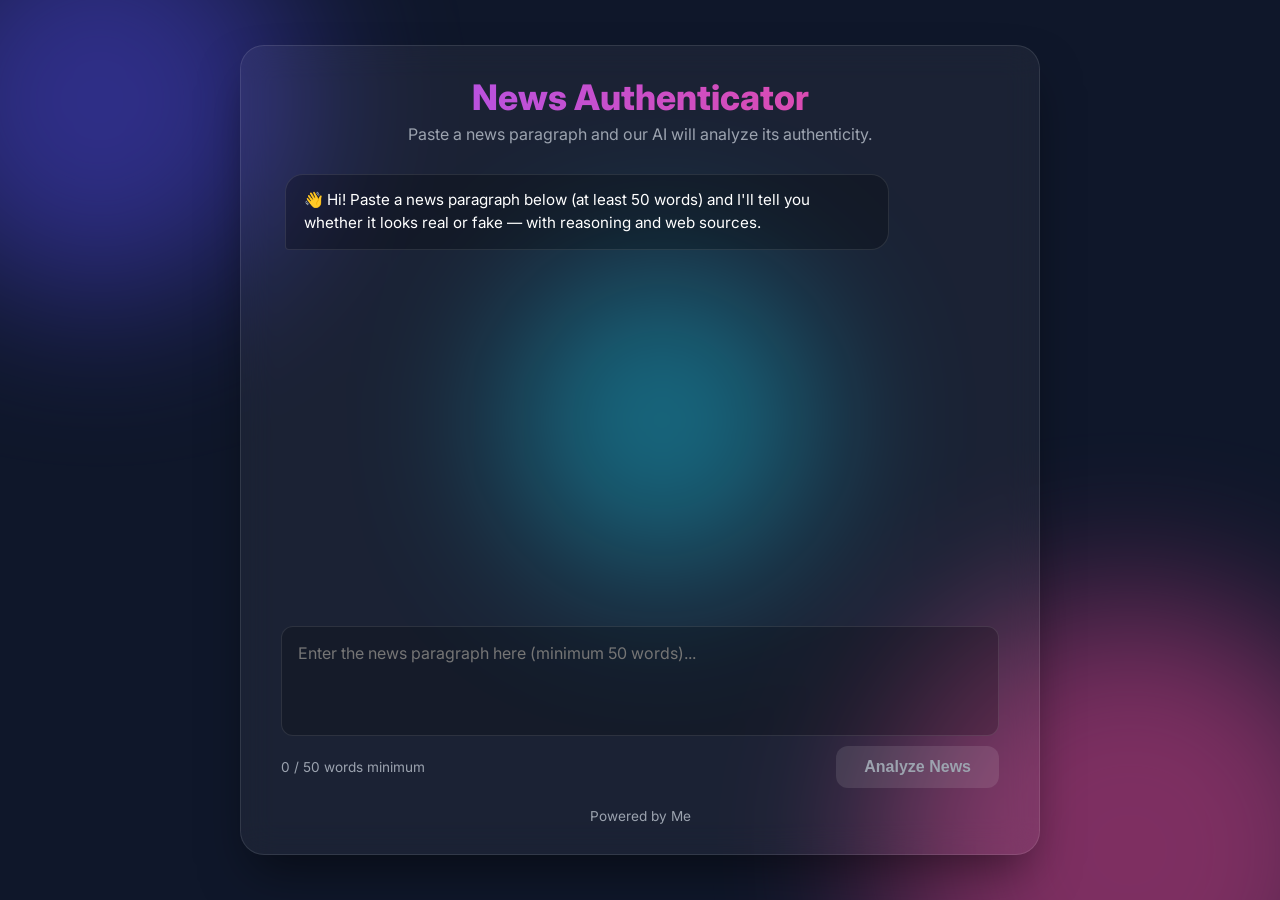
==== frontend/index.html @ f4f383fd "AI API has been added" ====
<!DOCTYPE html>
<html lang="en">
<head>
    <meta charset="UTF-8">
    <meta name="viewport" content="width=device-width, initial-scale=1.0">
    <title>AI News Authenticator</title>
    <link rel="stylesheet" href="style.css">
    <link href="https://fonts.googleapis.com/css2?family=Inter:wght@300;400;600;800&display=swap" rel="stylesheet">
</head>
<body>
    <div class="background-shapes">
        <div class="shape shape-1"></div>
        <div class="shape shape-2"></div>
        <div class="shape shape-3"></div>
    </div>

    <div class="container">
        <header>
            <h1>News Authenticator</h1>
            <p>Paste a news paragraph and our AI will analyze its authenticity.</p>
        </header>

        <main>
            <div id="chatWindow" class="chat-window">
                <div class="message bot-message">
                    <div class="bubble">
                        👋 Hi! Paste a news paragraph below (at least 50 words) and I'll tell you whether it looks real or fake — with reasoning and web sources.
                    </div>
                </div>
            </div>

            <div class="input-section">
                <textarea id="newsInput" placeholder="Enter the news paragraph here (minimum 50 words)..."></textarea>
                <div class="input-bar">
                    <span id="wordCounter" class="word-counter">0 / 50 words minimum</span>
                    <button id="analyzeBtn" disabled>Analyze News</button>
                </div>
            </div>
        </main>

        <footer>
            <p>Powered by Me</p>
        </footer>
    </div>

    <script src="app.js"></script>
</body>
</html>
---- frontend/style.css ----
:root {
    --primary-color: #6366f1;
    --primary-hover: #4f46e5;
    --success-color: #10b981;
    --danger-color: #ef4444;
    --text-main: #ffffff;
    --text-muted: #9ca3af;
    --bg-dark: #0f172a;
    --glass-bg: rgba(255, 255, 255, 0.05);
    --glass-border: rgba(255, 255, 255, 0.1);
}

* {
    box-sizing: border-box;
    margin: 0;
    padding: 0;
}

body {
    font-family: 'Inter', sans-serif;
    background-color: var(--bg-dark);
    color: var(--text-main);
    min-height: 100vh;
    display: flex;
    justify-content: center;
    align-items: center;
    overflow: hidden;
    position: relative;
}

/* Background animated shapes */
.background-shapes {
    position: absolute;
    width: 100%;
    height: 100%;
    top: 0;
    left: 0;
    z-index: -1;
    overflow: hidden;
}

.shape {
    position: absolute;
    border-radius: 50%;
    filter: blur(80px);
    opacity: 0.5;
    animation: float 20s infinite alternate ease-in-out;
}

.shape-1 { width: 400px; height: 400px; background: #4f46e5; top: -100px; left: -100px; animation-delay: 0s; }
.shape-2 { width: 500px; height: 500px; background: #ec4899; bottom: -200px; right: -100px; animation-delay: -5s; }
.shape-3 { width: 300px; height: 300px; background: #06b6d4; top: 30%; left: 40%; animation-delay: -10s; }

@keyframes float {
    0% { transform: translate(0, 0) scale(1); }
    100% { transform: translate(100px, 50px) scale(1.2); }
}

/* Glassmorphism Container */
.container {
    background: var(--glass-bg);
    backdrop-filter: blur(16px);
    -webkit-backdrop-filter: blur(16px);
    border: 1px solid var(--glass-border);
    border-radius: 24px;
    padding: 30px 40px;
    width: 90%;
    max-width: 800px;
    height: 90vh;
    box-shadow: 0 25px 50px -12px rgba(0, 0, 0, 0.5);
    z-index: 1;
    display: flex;
    flex-direction: column;
    gap: 20px;
}

header {
    text-align: center;
    flex-shrink: 0;
}

header h1 {
    font-size: 2.2rem;
    font-weight: 800;
    margin-bottom: 6px;
    background: linear-gradient(to right, #a855f7, #ec4899);
    -webkit-background-clip: text;
    -webkit-text-fill-color: transparent;
}

header p {
    color: var(--text-muted);
    font-size: 1rem;
}

main {
    flex: 1;
    display: flex;
    flex-direction: column;
    gap: 16px;
    min-height: 0; /* allows the chat window to scroll inside flex */
}

/* Chat window */
.chat-window {
    flex: 1;
    overflow-y: auto;
    display: flex;
    flex-direction: column;
    gap: 16px;
    padding: 10px 4px;
}

.chat-window::-webkit-scrollbar { width: 6px; }
.chat-window::-webkit-scrollbar-thumb { background: rgba(255, 255, 255, 0.15); border-radius: 3px; }

.message {
    display: flex;
    animation: fadeIn 0.4s ease forwards;
}

.user-message { justify-content: flex-end; }
.bot-message { justify-content: flex-start; }

.bubble {
    max-width: 85%;
    padding: 14px 18px;
    border-radius: 18px;
    font-size: 0.95rem;
    line-height: 1.5;
    word-wrap: break-word;
}

.user-message .bubble {
    background: var(--primary-color);
    color: #fff;
    border-bottom-right-radius: 4px;
}

.bot-message .bubble {
    background: rgba(0, 0, 0, 0.25);
    border: 1px solid var(--glass-border);
    border-bottom-left-radius: 4px;
    text-align: left;
}

@keyframes fadeIn {
    from { opacity: 0; transform: translateY(10px); }
    to { opacity: 1; transform: translateY(0); }
}

/* Typing indicator */
.typing { display: flex; gap: 5px; padding: 4px 0; }
.typing span {
    width: 8px;
    height: 8px;
    border-radius: 50%;
    background: var(--text-muted);
    animation: blink 1.4s infinite both;
}
.typing span:nth-child(2) { animation-delay: 0.2s; }
.typing span:nth-child(3) { animation-delay: 0.4s; }

@keyframes blink {
    0%, 80%, 100% { opacity: 0.2; }
    40% { opacity: 1; }
}

/* Input section */
.input-section {
    display: flex;
    flex-direction: column;
    gap: 10px;
    flex-shrink: 0;
}

textarea {
    width: 100%;
    height: 110px;
    background: rgba(0, 0, 0, 0.2);
    border: 1px solid var(--glass-border);
    border-radius: 12px;
    padding: 16px;
    color: var(--text-main);
    font-family: inherit;
    font-size: 1rem;
    resize: none;
    transition: all 0.3s ease;
    outline: none;
}

textarea:focus {
    border-color: var(--primary-color);
    box-shadow: 0 0 0 2px rgba(99, 102, 241, 0.2);
    background: rgba(0, 0, 0, 0.4);
}

.input-bar {
    display: flex;
    justify-content: space-between;
    align-items: center;
}

.word-counter {
    font-size: 0.85rem;
    color: var(--text-muted);
    transition: color 0.2s ease;
}

.word-counter.ok { color: var(--success-color); }

button {
    background: var(--primary-color);
    color: white;
    border: none;
    border-radius: 12px;
    padding: 12px 28px;
    font-size: 1rem;
    font-weight: 600;
    cursor: pointer;
    transition: all 0.3s ease;
}

button:hover:not(:disabled) {
    background: var(--primary-hover);
    transform: translateY(-2px);
    box-shadow: 0 10px 20px -10px var(--primary-color);
}

button:active:not(:disabled) { transform: translateY(0); }

button:disabled {
    background: rgba(255, 255, 255, 0.1);
    color: var(--text-muted);
    cursor: not-allowed;
}

footer {
    text-align: center;
    font-size: 0.85rem;
    color: var(--text-muted);
    flex-shrink: 0;
}

/* Result elements (inside bot bubbles) */
.ml-line {
    font-size: 0.9rem;
    margin: 10px 0 12px;
}

.web-verification {
    margin-top: 14px;
    padding: 12px;
    background: rgba(0, 0, 0, 0.2);
    border-radius: 12px;
    border: 1px solid var(--glass-border);
}

.web-verification h3 {
    font-size: 1rem;
    margin-bottom: 8px;
}

.source-list {
    list-style-type: none;
    padding-left: 0;
    display: flex;
    flex-direction: column;
    gap: 8px;
    margin-top: 8px;
}

.source-list li a {
    background: var(--glass-bg);
    padding: 8px 12px;
    border-radius: 8px;
    display: flex;
    justify-content: space-between;
    align-items: center;
    gap: 10px;
    color: #818cf8;
    text-decoration: none;
    transition: background 0.2s ease;
}

.source-list li a:hover { background: rgba(255, 255, 255, 0.1); }

.search-keywords {
    font-size: 0.8rem;
    color: var(--text-muted);
    font-style: italic;
}

.source-badges { display: flex; gap: 8px; align-items: center; flex-shrink: 0; }

.badge {
    font-size: 0.72rem;
    padding: 3px 8px;
    border-radius: 12px;
    font-weight: 600;
    white-space: nowrap;
}

.similarity-badge { background-color: rgba(99, 102, 241, 0.2); color: #818cf8; }
.trusted-badge { background-color: rgba(16, 185, 129, 0.2); color: #34d399; }

/* Verdict badge */
.verdict-badge {
    display: inline-block;
    font-size: 0.95rem;
    font-weight: 700;
    padding: 5px 14px;
    border-radius: 20px;
}

.verdict-badge.real { background: rgba(16, 185, 129, 0.2); color: #34d399; }
.verdict-badge.fake { background: rgba(239, 68, 68, 0.2); color: #f87171; }
.verdict-badge.uncertain { background: rgba(245, 158, 11, 0.2); color: #fbbf24; }

.verdict-detail {
    font-size: 0.85rem;
    color: var(--text-muted);
    margin-top: 4px;
}

/* Confidence bar */
.confidence-bar-wrap {
    display: flex;
    align-items: center;
    gap: 10px;
    margin: 12px 0;
}

.confidence-label { font-size: 0.8rem; color: var(--text-muted); white-space: nowrap; }

.confidence-bar {
    flex: 1;
    height: 6px;
    background: rgba(255, 255, 255, 0.1);
    border-radius: 3px;
    overflow: hidden;
}

.confidence-fill {
    height: 100%;
    border-radius: 3px;
    background: linear-gradient(to right, #6366f1, #a855f7);
    transition: width 0.8s ease;
    width: 0%;
}

.confidence-val { font-size: 0.8rem; font-weight: 600; color: #a5b4fc; white-space: nowrap; min-width: 38px; }

/* Gemini Analysis Card */
.gemini-card {
    margin-top: 14px;
    padding: 14px;
    background: rgba(66, 133, 244, 0.08);
    border-radius: 12px;
    border: 1px solid rgba(66, 133, 244, 0.25);
}

.gemini-card h3 {
    font-size: 0.95rem;
    font-weight: 600;
    margin-bottom: 8px;
    color: #8ab4f8;
}

.gemini-text {
    font-size: 0.9rem;
    color: var(--text-muted);
    line-height: 1.6;
    white-space: pre-wrap;
}

.error-text {
    color: #f87171;
    font-size: 0.9rem;
}
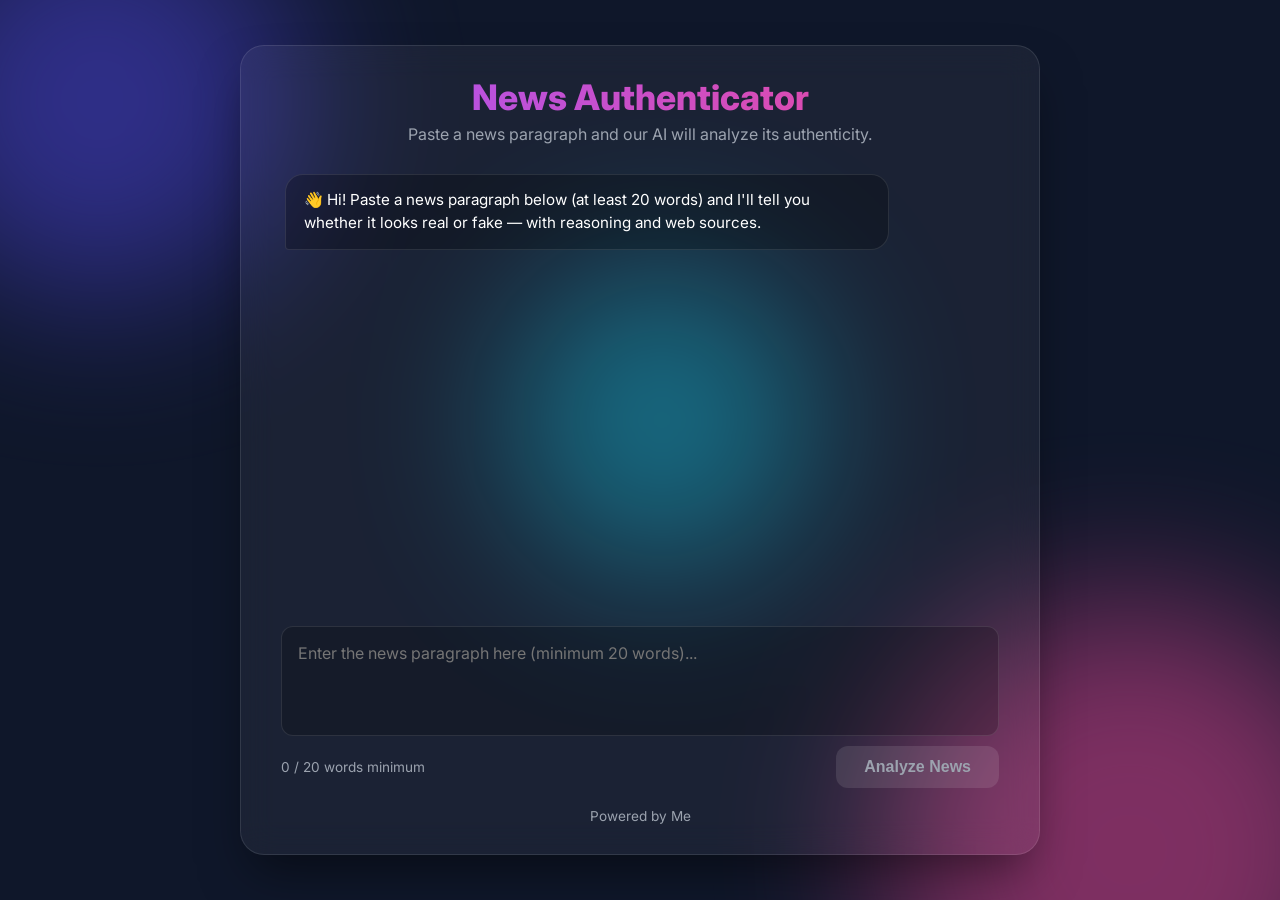
==== commit ff697921: "Resposive LLM result has been added" ====
--- a/frontend/index.html
+++ b/frontend/index.html
@@ -24,15 +24,15 @@
             <div id="chatWindow" class="chat-window">
                 <div class="message bot-message">
                     <div class="bubble">
-                        👋 Hi! Paste a news paragraph below (at least 50 words) and I'll tell you whether it looks real or fake — with reasoning and web sources.
+                        👋 Hi! Paste a news paragraph below (at least 20 words) and I'll tell you whether it looks real or fake — with reasoning and web sources.
                     </div>
                 </div>
             </div>
 
             <div class="input-section">
-                <textarea id="newsInput" placeholder="Enter the news paragraph here (minimum 50 words)..."></textarea>
+                <textarea id="newsInput" placeholder="Enter the news paragraph here (minimum 20 words)..."></textarea>
                 <div class="input-bar">
-                    <span id="wordCounter" class="word-counter">0 / 50 words minimum</span>
+                    <span id="wordCounter" class="word-counter">0 / 20 words minimum</span>
                     <button id="analyzeBtn" disabled>Analyze News</button>
                 </div>
             </div>
--- a/frontend/style.css
+++ b/frontend/style.css
@@ -374,6 +374,48 @@
     white-space: pre-wrap;
 }
 
+.gemini-summary {
+    font-size: 0.95rem;
+    font-weight: 600;
+    color: var(--text-main);
+    line-height: 1.5;
+    margin-bottom: 10px;
+}
+
+.gemini-points {
+    margin: 0 0 10px 0;
+    padding-left: 0;
+    list-style: none;
+}
+
+.gemini-points li {
+    position: relative;
+    font-size: 0.9rem;
+    color: var(--text-muted);
+    line-height: 1.55;
+    margin-bottom: 6px;
+    padding-left: 16px;
+}
+
+.gemini-points li::before {
+    content: "•";
+    position: absolute;
+    left: 0;
+    color: #8ab4f8;
+    font-weight: 700;
+}
+
+.gemini-recommendation {
+    margin-top: 10px;
+    padding: 8px 10px;
+    font-size: 0.9rem;
+    line-height: 1.5;
+    color: var(--text-main);
+    background: rgba(66, 133, 244, 0.12);
+    border-left: 3px solid #8ab4f8;
+    border-radius: 6px;
+}
+
 .error-text {
     color: #f87171;
     font-size: 0.9rem;
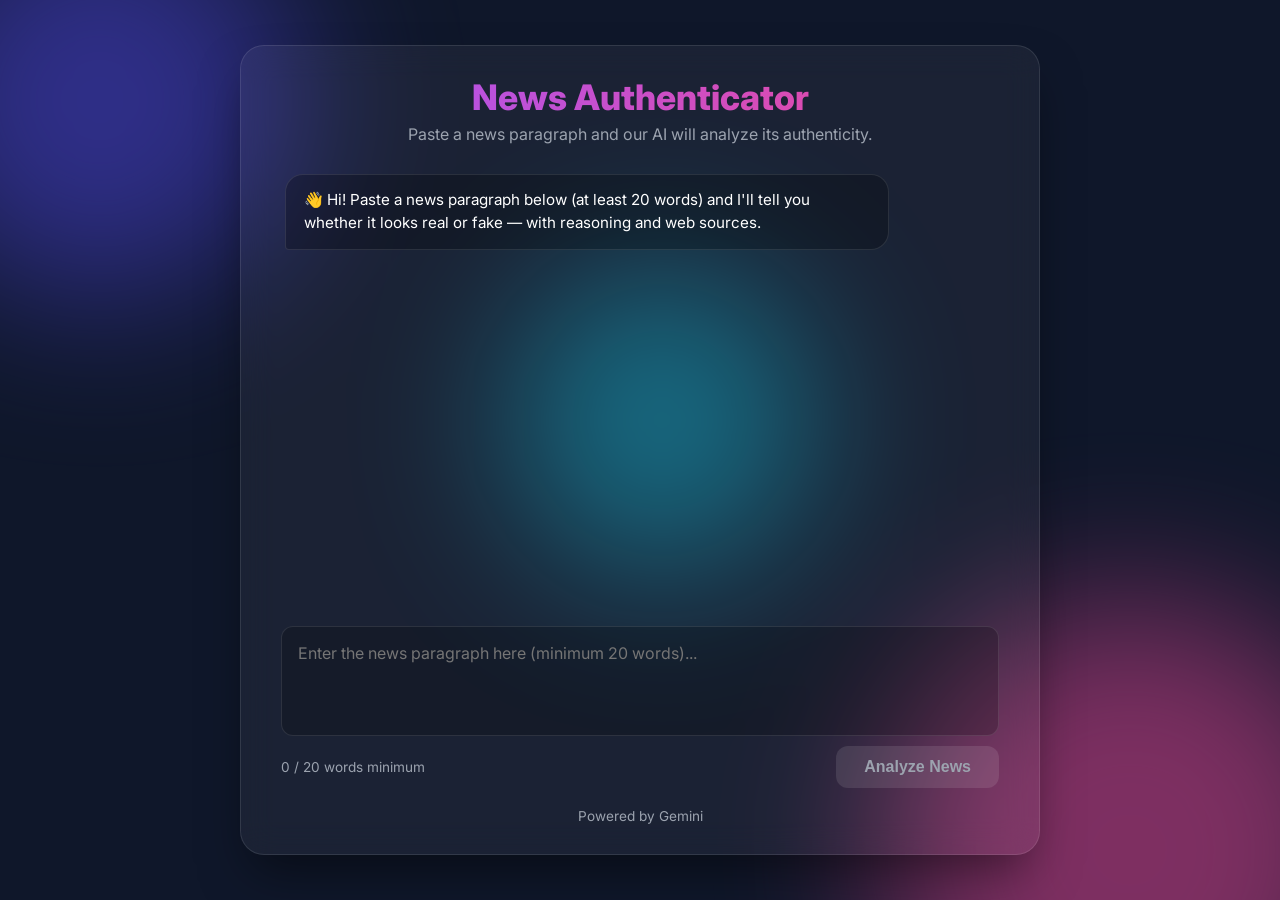
==== commit 38d64731: "Title changed and AI client prompt has been improved" ====
--- a/frontend/index.html
+++ b/frontend/index.html
@@ -3,7 +3,7 @@
 <head>
     <meta charset="UTF-8">
     <meta name="viewport" content="width=device-width, initial-scale=1.0">
-    <title>AI News Authenticator</title>
+    <title>ExAsparagas</title>
     <link rel="stylesheet" href="style.css">
     <link href="https://fonts.googleapis.com/css2?family=Inter:wght@300;400;600;800&display=swap" rel="stylesheet">
 </head>
@@ -39,7 +39,7 @@
         </main>
 
         <footer>
-            <p>Powered by Me</p>
+            <p>Powered by Gemini</p>
         </footer>
     </div>
 
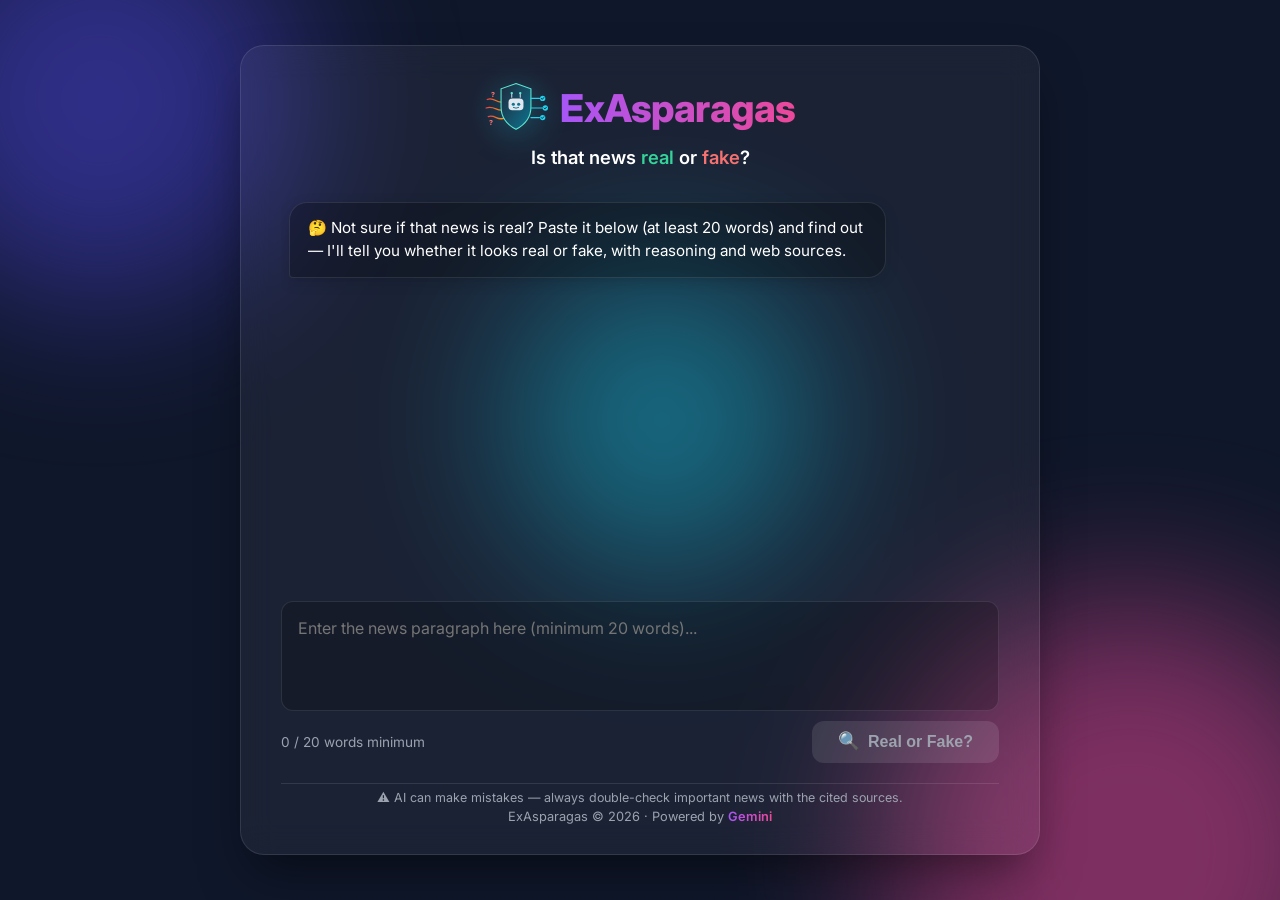
==== commit 8d5aea4e: "Frontend-İmprovments-and-Changes" ====
--- a/frontend/index.html
+++ b/frontend/index.html
@@ -3,7 +3,8 @@
 <head>
     <meta charset="UTF-8">
     <meta name="viewport" content="width=device-width, initial-scale=1.0">
-    <title>ExAsparagas</title>
+    <title>ExAsparagas — Real or Fake News?</title>
+    <link rel="icon" type="image/svg+xml" href="favicon.svg">
     <link rel="stylesheet" href="style.css">
     <link href="https://fonts.googleapis.com/css2?family=Inter:wght@300;400;600;800&display=swap" rel="stylesheet">
 </head>
@@ -16,15 +17,69 @@
 
     <div class="container">
         <header>
-            <h1>News Authenticator</h1>
-            <p>Paste a news paragraph and our AI will analyze its authenticity.</p>
+            <div class="brand">
+                <svg class="brand-mark" viewBox="0 0 120 120" role="img" aria-label="ExAsparagas logo" xmlns="http://www.w3.org/2000/svg">
+                    <defs>
+                        <linearGradient id="shieldGrad" x1="0" y1="0" x2="1" y2="1">
+                            <stop offset="0" stop-color="#1e293b"/>
+                            <stop offset="1" stop-color="#0e7490"/>
+                        </linearGradient>
+                        <linearGradient id="chaosGrad" x1="0" y1="0" x2="1" y2="0">
+                            <stop offset="0" stop-color="#ef4444"/>
+                            <stop offset="1" stop-color="#f59e0b"/>
+                        </linearGradient>
+                    </defs>
+
+                    <!-- Left: chaotic / unverified news -->
+                    <g class="mark-chaos" fill="none" stroke="url(#chaosGrad)" stroke-width="2.4" stroke-linecap="round">
+                        <path d="M6 44 C20 38, 24 54, 38 48"/>
+                        <path d="M4 60 C20 54, 26 70, 40 62"/>
+                        <path d="M8 76 C22 72, 26 86, 40 78"/>
+                    </g>
+                    <text x="14" y="40" class="mark-q">?</text>
+                    <text x="10" y="92" class="mark-q">?</text>
+
+                    <!-- Central shield -->
+                    <path class="mark-shield" d="M60 14 L88 24 V58 C88 78, 75 92, 60 100 C45 92, 32 78, 32 58 V24 Z"
+                          fill="url(#shieldGrad)" stroke="#5eead4" stroke-width="2"/>
+
+                    <!-- Robot head inside shield -->
+                    <g class="mark-robot">
+                        <line x1="52" y1="40" x2="52" y2="33" stroke="#cbd5e1" stroke-width="2" stroke-linecap="round"/>
+                        <line x1="68" y1="40" x2="68" y2="33" stroke="#cbd5e1" stroke-width="2" stroke-linecap="round"/>
+                        <circle cx="52" cy="32" r="2.2" fill="#5eead4"/>
+                        <circle cx="68" cy="32" r="2.2" fill="#5eead4"/>
+                        <rect x="46" y="42" width="28" height="22" rx="7" fill="#e2e8f0"/>
+                        <circle cx="55" cy="53" r="3" fill="#0e7490"/>
+                        <circle cx="65" cy="53" r="3" fill="#0e7490"/>
+                        <path d="M55 59 Q60 62 65 59" stroke="#0e7490" stroke-width="1.8" fill="none" stroke-linecap="round"/>
+                    </g>
+
+                    <!-- Right: verified / circuit checkmarks -->
+                    <g class="mark-verify" fill="none" stroke="#22d3ee" stroke-width="2.2" stroke-linecap="round">
+                        <path d="M88 42 H104 M88 60 H110 M88 78 H104"/>
+                    </g>
+                    <g class="mark-checks" fill="#22d3ee">
+                        <circle cx="110" cy="42" r="5"/>
+                        <circle cx="115" cy="60" r="5"/>
+                        <circle cx="110" cy="78" r="5"/>
+                    </g>
+                    <g stroke="#0f172a" stroke-width="1.6" fill="none" stroke-linecap="round" stroke-linejoin="round">
+                        <path d="M107.6 42 l1.6 1.8 l3 -3.4"/>
+                        <path d="M112.6 60 l1.6 1.8 l3 -3.4"/>
+                        <path d="M107.6 78 l1.6 1.8 l3 -3.4"/>
+                    </g>
+                </svg>
+                <h1 class="brand-name">ExAsparagas</h1>
+            </div>
+            <p class="tagline">Is that news <span class="tag-real">real</span> or <span class="tag-fake">fake</span>?</p>
         </header>
 
         <main>
             <div id="chatWindow" class="chat-window">
                 <div class="message bot-message">
                     <div class="bubble">
-                        👋 Hi! Paste a news paragraph below (at least 20 words) and I'll tell you whether it looks real or fake — with reasoning and web sources.
+                        🤔 Not sure if that news is real? Paste it below (at least 20 words) and find out — I'll tell you whether it looks real or fake, with reasoning and web sources.
                     </div>
                 </div>
             </div>
@@ -33,13 +88,17 @@
                 <textarea id="newsInput" placeholder="Enter the news paragraph here (minimum 20 words)..."></textarea>
                 <div class="input-bar">
                     <span id="wordCounter" class="word-counter">0 / 20 words minimum</span>
-                    <button id="analyzeBtn" disabled>Analyze News</button>
+                    <button id="analyzeBtn" disabled>
+                        <span class="btn-icon">🔍</span>
+                        <span class="btn-text">Real or Fake?</span>
+                    </button>
                 </div>
             </div>
         </main>
 
         <footer>
-            <p>Powered by Gemini</p>
+            <p class="footer-disclaimer">⚠️ AI can make mistakes — always double-check important news with the cited sources.</p>
+            <p class="footer-meta">ExAsparagas &copy; 2026 · Powered by <span class="footer-accent">Gemini</span></p>
         </footer>
     </div>
 
--- a/frontend/style.css
+++ b/frontend/style.css
@@ -79,18 +79,70 @@
     flex-shrink: 0;
 }
 
-header h1 {
-    font-size: 2.2rem;
+.brand {
+    display: flex;
+    align-items: center;
+    justify-content: center;
+    gap: 12px;
+    margin-bottom: 6px;
+}
+
+.brand-mark {
+    width: 64px;
+    height: 64px;
+    flex-shrink: 0;
+    filter: drop-shadow(0 6px 16px rgba(34, 211, 238, 0.3));
+}
+
+.mark-q {
+    fill: #f87171;
+    font-family: 'Inter', sans-serif;
     font-weight: 800;
-    margin-bottom: 6px;
+    font-size: 13px;
+}
+
+/* Subtle life: chaos drifts, checks pulse */
+.mark-chaos { animation: chaosDrift 4s ease-in-out infinite alternate; }
+.mark-checks circle { animation: checkPulse 2.4s ease-in-out infinite; }
+.mark-checks circle:nth-child(2) { animation-delay: 0.4s; }
+.mark-checks circle:nth-child(3) { animation-delay: 0.8s; }
+
+@keyframes chaosDrift {
+    from { transform: translateX(0); }
+    to { transform: translateX(-2px); }
+}
+
+@keyframes checkPulse {
+    0%, 100% { opacity: 0.85; }
+    50% { opacity: 1; }
+}
+
+.brand-name {
+    font-size: 2.4rem;
+    font-weight: 800;
+    letter-spacing: -0.5px;
     background: linear-gradient(to right, #a855f7, #ec4899);
     -webkit-background-clip: text;
+    background-clip: text;
     -webkit-text-fill-color: transparent;
 }
 
-header p {
-    color: var(--text-muted);
-    font-size: 1rem;
+.tagline {
+    font-size: 1.15rem;
+    font-weight: 600;
+    color: var(--text-main);
+    margin-bottom: 4px;
+}
+
+.tagline .tag-real { color: #34d399; }
+.tagline .tag-fake { color: #f87171; }
+
+.subtitle {
+    color: var(--text-muted);
+    font-size: 0.95rem;
+    max-width: 520px;
+    margin: 0 auto;
+    line-height: 1.5;
 }
 
 main {
@@ -108,15 +160,25 @@
     display: flex;
     flex-direction: column;
     gap: 16px;
-    padding: 10px 4px;
+    padding: 10px 8px;
+    scroll-behavior: smooth;
+    overscroll-behavior: contain;
+    scrollbar-width: thin;
+    scrollbar-color: rgba(255, 255, 255, 0.15) transparent;
 }
 
 .chat-window::-webkit-scrollbar { width: 6px; }
-.chat-window::-webkit-scrollbar-thumb { background: rgba(255, 255, 255, 0.15); border-radius: 3px; }
+.chat-window::-webkit-scrollbar-track { background: transparent; }
+.chat-window::-webkit-scrollbar-thumb {
+    background: rgba(255, 255, 255, 0.15);
+    border-radius: 3px;
+    transition: background 0.2s ease;
+}
+.chat-window::-webkit-scrollbar-thumb:hover { background: rgba(255, 255, 255, 0.3); }
 
 .message {
     display: flex;
-    animation: fadeIn 0.4s ease forwards;
+    animation: fadeIn 0.45s cubic-bezier(0.22, 1, 0.36, 1) forwards;
 }
 
 .user-message { justify-content: flex-end; }
@@ -129,6 +191,8 @@
     font-size: 0.95rem;
     line-height: 1.5;
     word-wrap: break-word;
+    box-shadow: 0 4px 14px rgba(0, 0, 0, 0.15);
+    transition: transform 0.2s ease;
 }
 
 .user-message .bubble {
@@ -145,8 +209,8 @@
 }
 
 @keyframes fadeIn {
-    from { opacity: 0; transform: translateY(10px); }
-    to { opacity: 1; transform: translateY(0); }
+    from { opacity: 0; transform: translateY(14px) scale(0.98); }
+    to { opacity: 1; transform: translateY(0) scale(1); }
 }
 
 /* Typing indicator */
@@ -210,24 +274,38 @@
 .word-counter.ok { color: var(--success-color); }
 
 button {
-    background: var(--primary-color);
+    display: inline-flex;
+    align-items: center;
+    gap: 8px;
+    background: linear-gradient(135deg, #6366f1, #a855f7);
+    background-size: 150% 150%;
     color: white;
     border: none;
     border-radius: 12px;
-    padding: 12px 28px;
+    padding: 12px 26px;
     font-size: 1rem;
     font-weight: 600;
     cursor: pointer;
-    transition: all 0.3s ease;
+    transition: transform 0.25s ease, box-shadow 0.25s ease, background-position 0.4s ease;
 }
 
 button:hover:not(:disabled) {
-    background: var(--primary-hover);
+    background-position: 100% 100%;
     transform: translateY(-2px);
-    box-shadow: 0 10px 20px -10px var(--primary-color);
+    box-shadow: 0 12px 24px -10px rgba(168, 85, 247, 0.7);
+}
+
+button:hover:not(:disabled) .btn-icon {
+    transform: rotate(-12deg) scale(1.15);
 }
 
 button:active:not(:disabled) { transform: translateY(0); }
+
+.btn-icon {
+    font-size: 1.1rem;
+    line-height: 1;
+    transition: transform 0.25s ease;
+}
 
 button:disabled {
     background: rgba(255, 255, 255, 0.1);
@@ -237,9 +315,29 @@
 
 footer {
     text-align: center;
-    font-size: 0.85rem;
-    color: var(--text-muted);
     flex-shrink: 0;
+    display: flex;
+    flex-direction: column;
+    gap: 4px;
+    padding-top: 6px;
+    border-top: 1px solid var(--glass-border);
+}
+
+.footer-disclaimer {
+    font-size: 0.78rem;
+    color: var(--text-muted);
+}
+
+.footer-meta {
+    font-size: 0.8rem;
+    color: var(--text-muted);
+}
+
+.footer-accent {
+    font-weight: 600;
+    background: linear-gradient(to right, #a855f7, #ec4899);
+    -webkit-background-clip: text;
+    -webkit-text-fill-color: transparent;
 }
 
 /* Result elements (inside bot bubbles) */
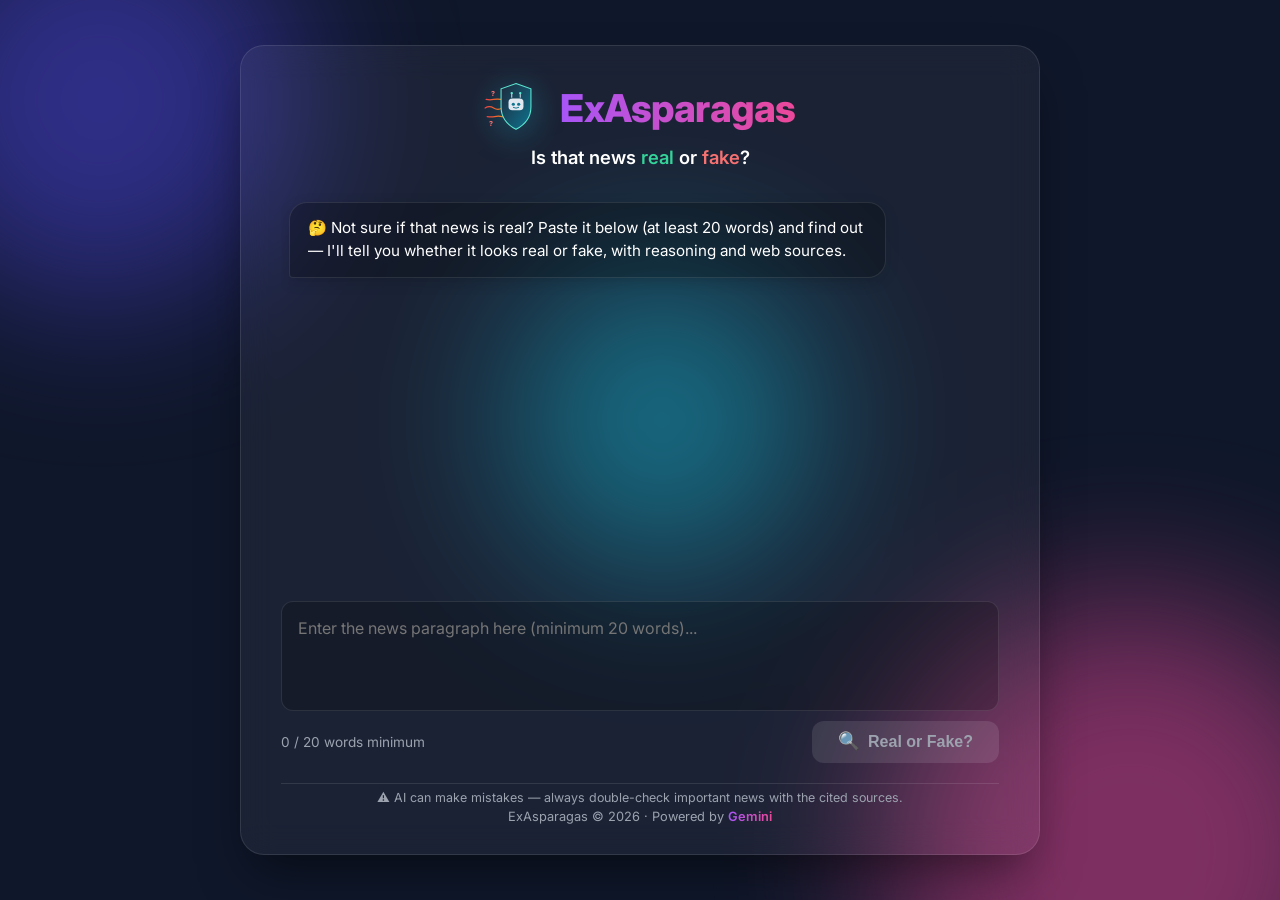
==== commit 19ae7369: "İnterpratation has been added and Frontend improved" ====
--- a/frontend/index.html
+++ b/frontend/index.html
@@ -30,14 +30,32 @@
                         </linearGradient>
                     </defs>
 
-                    <!-- Left: chaotic / unverified news -->
+                    <!-- Left: chaotic / unverified news — live undulating waves -->
                     <g class="mark-chaos" fill="none" stroke="url(#chaosGrad)" stroke-width="2.4" stroke-linecap="round">
-                        <path d="M6 44 C20 38, 24 54, 38 48"/>
-                        <path d="M4 60 C20 54, 26 70, 40 62"/>
-                        <path d="M8 76 C22 72, 26 86, 40 78"/>
+                        <path d="M4 44 Q11 39 18 44 T32 44 T46 44">
+                            <animate attributeName="d" dur="1.8s" repeatCount="indefinite"
+                                keyTimes="0;0.5;1"
+                                values="M4 44 Q11 39 18 44 T32 44 T46 44;
+                                        M4 44 Q11 49 18 44 T32 44 T46 44;
+                                        M4 44 Q11 39 18 44 T32 44 T46 44"/>
+                        </path>
+                        <path d="M2 60 Q10 55 18 60 T34 60 T50 60">
+                            <animate attributeName="d" dur="1.8s" begin="-0.6s" repeatCount="indefinite"
+                                keyTimes="0;0.5;1"
+                                values="M2 60 Q10 55 18 60 T34 60 T50 60;
+                                        M2 60 Q10 65 18 60 T34 60 T50 60;
+                                        M2 60 Q10 55 18 60 T34 60 T50 60"/>
+                        </path>
+                        <path d="M6 76 Q13 71 20 76 T34 76 T48 76">
+                            <animate attributeName="d" dur="1.8s" begin="-1.2s" repeatCount="indefinite"
+                                keyTimes="0;0.5;1"
+                                values="M6 76 Q13 71 20 76 T34 76 T48 76;
+                                        M6 76 Q13 81 20 76 T34 76 T48 76;
+                                        M6 76 Q13 71 20 76 T34 76 T48 76"/>
+                        </path>
                     </g>
-                    <text x="14" y="40" class="mark-q">?</text>
-                    <text x="10" y="92" class="mark-q">?</text>
+                    <text x="14" y="38" class="mark-q">?</text>
+                    <text x="10" y="94" class="mark-q">?</text>
 
                     <!-- Central shield -->
                     <path class="mark-shield" d="M60 14 L88 24 V58 C88 78, 75 92, 60 100 C45 92, 32 78, 32 58 V24 Z"
@@ -55,19 +73,25 @@
                         <path d="M55 59 Q60 62 65 59" stroke="#0e7490" stroke-width="1.8" fill="none" stroke-linecap="round"/>
                     </g>
 
-                    <!-- Right: verified / circuit checkmarks -->
-                    <g class="mark-verify" fill="none" stroke="#22d3ee" stroke-width="2.2" stroke-linecap="round">
-                        <path d="M88 42 H104 M88 60 H110 M88 78 H104"/>
+                    <!-- Right: verified facts — circuit lines draw out, then checks pop in -->
+                    <g class="mark-verify">
+                        <path class="vline" pathLength="1" d="M88 42 H104"/>
+                        <path class="vline" pathLength="1" d="M88 60 H110"/>
+                        <path class="vline" pathLength="1" d="M88 78 H104"/>
                     </g>
-                    <g class="mark-checks" fill="#22d3ee">
-                        <circle cx="110" cy="42" r="5"/>
-                        <circle cx="115" cy="60" r="5"/>
-                        <circle cx="110" cy="78" r="5"/>
-                    </g>
-                    <g stroke="#0f172a" stroke-width="1.6" fill="none" stroke-linecap="round" stroke-linejoin="round">
-                        <path d="M107.6 42 l1.6 1.8 l3 -3.4"/>
-                        <path d="M112.6 60 l1.6 1.8 l3 -3.4"/>
-                        <path d="M107.6 78 l1.6 1.8 l3 -3.4"/>
+                    <g class="mark-checks">
+                        <g class="check">
+                            <circle cx="110" cy="42" r="5" fill="#22d3ee"/>
+                            <path d="M107.6 42 l1.6 1.8 l3 -3.4" stroke="#0f172a" stroke-width="1.6" fill="none" stroke-linecap="round" stroke-linejoin="round"/>
+                        </g>
+                        <g class="check">
+                            <circle cx="115" cy="60" r="5" fill="#22d3ee"/>
+                            <path d="M112.6 60 l1.6 1.8 l3 -3.4" stroke="#0f172a" stroke-width="1.6" fill="none" stroke-linecap="round" stroke-linejoin="round"/>
+                        </g>
+                        <g class="check">
+                            <circle cx="110" cy="78" r="5" fill="#22d3ee"/>
+                            <path d="M107.6 78 l1.6 1.8 l3 -3.4" stroke="#0f172a" stroke-width="1.6" fill="none" stroke-linecap="round" stroke-linejoin="round"/>
+                        </g>
                     </g>
                 </svg>
                 <h1 class="brand-name">ExAsparagas</h1>
--- a/frontend/style.css
+++ b/frontend/style.css
@@ -101,20 +101,45 @@
     font-size: 13px;
 }
 
-/* Subtle life: chaos drifts, checks pulse */
-.mark-chaos { animation: chaosDrift 4s ease-in-out infinite alternate; }
-.mark-checks circle { animation: checkPulse 2.4s ease-in-out infinite; }
-.mark-checks circle:nth-child(2) { animation-delay: 0.4s; }
-.mark-checks circle:nth-child(3) { animation-delay: 0.8s; }
-
-@keyframes chaosDrift {
-    from { transform: translateX(0); }
-    to { transform: translateX(-2px); }
-}
-
-@keyframes checkPulse {
-    0%, 100% { opacity: 0.85; }
-    50% { opacity: 1; }
+/* Right side: lines draw OUT of the shield, then the check pops in after */
+.mark-verify .vline {
+    fill: none;
+    stroke: #22d3ee;
+    stroke-width: 2.2;
+    stroke-linecap: round;
+    stroke-dasharray: 1;
+    stroke-dashoffset: 1;
+    animation: drawLine 3.6s ease-in-out infinite;
+}
+.mark-verify .vline:nth-child(2) { animation-delay: 0.45s; }
+.mark-verify .vline:nth-child(3) { animation-delay: 0.9s; }
+
+.mark-checks .check {
+    opacity: 0;
+    transform: scale(0);
+    transform-box: fill-box;
+    transform-origin: center;
+    animation: popCheck 3.6s ease-in-out infinite;
+}
+.mark-checks .check:nth-child(2) { animation-delay: 0.45s; }
+.mark-checks .check:nth-child(3) { animation-delay: 0.9s; }
+
+/* Line grows from the shield edge outward */
+@keyframes drawLine {
+    0%   { stroke-dashoffset: 1; opacity: 0; }
+    8%   { opacity: 1; }
+    28%  { stroke-dashoffset: 0; opacity: 1; }
+    88%  { stroke-dashoffset: 0; opacity: 1; }
+    100% { stroke-dashoffset: 0; opacity: 0; }
+}
+
+/* Check appears only after its line has reached the tip */
+@keyframes popCheck {
+    0%, 28% { opacity: 0; transform: scale(0); }
+    38%     { opacity: 1; transform: scale(1.25); }
+    46%     { transform: scale(1); }
+    88%     { opacity: 1; transform: scale(1); }
+    100%    { opacity: 0; transform: scale(1); }
 }
 
 .brand-name {
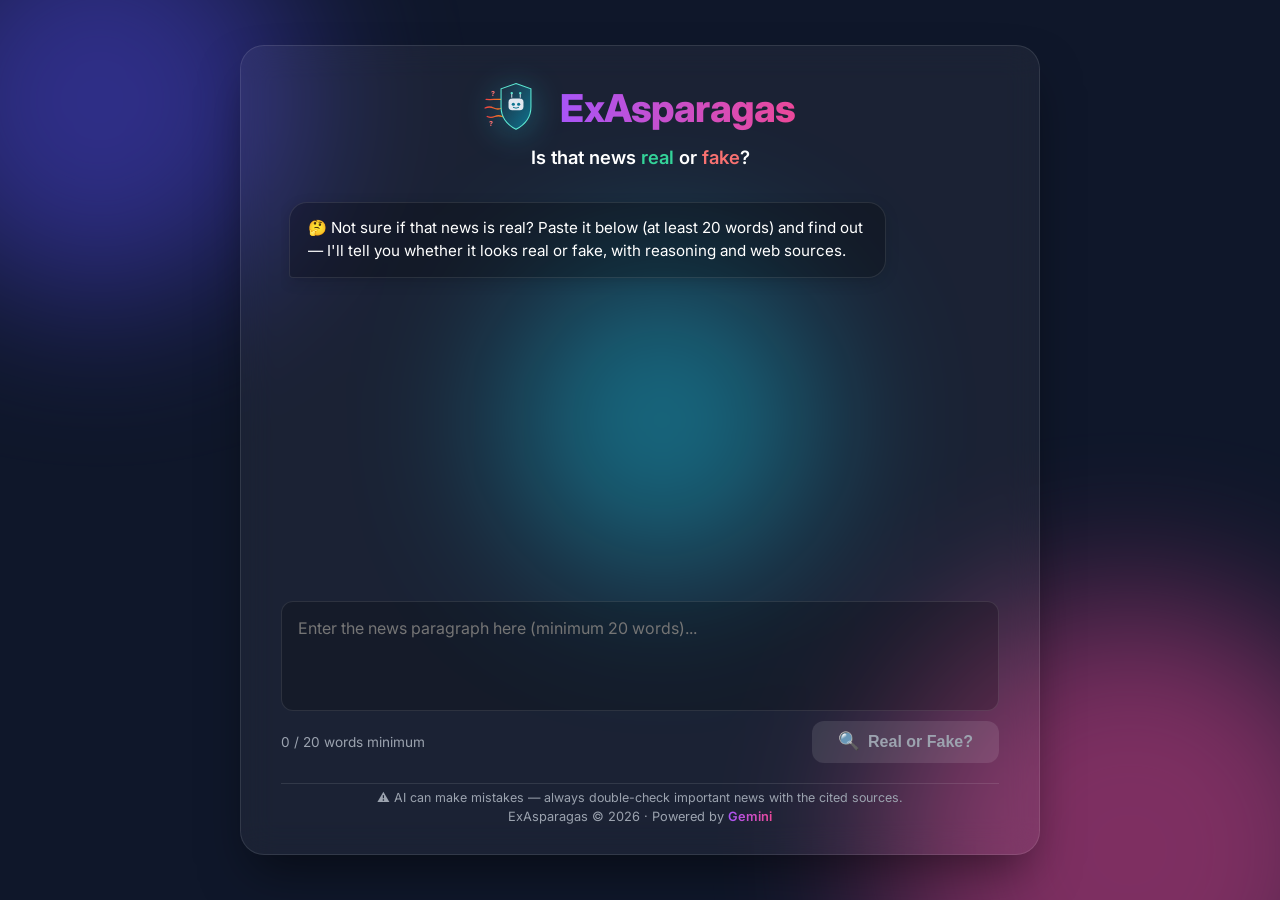
==== commit f13c3e83: "Pop-Up Output Screen has been added" ====
--- a/frontend/index.html
+++ b/frontend/index.html
@@ -126,6 +126,14 @@
         </footer>
     </div>
 
+    <!-- Zoomed AI output popup -->
+    <div id="outputModal" class="modal-overlay" hidden>
+        <div class="modal-box" role="dialog" aria-modal="true" aria-label="AI analysis (expanded)">
+            <button class="modal-close" id="modalClose" aria-label="Close">&times;</button>
+            <div class="modal-content" id="modalContent"></div>
+        </div>
+    </div>
+
     <script src="app.js"></script>
 </body>
 </html>
--- a/frontend/style.css
+++ b/frontend/style.css
@@ -543,3 +543,107 @@
     color: #f87171;
     font-size: 0.9rem;
 }
+
+/* Zoom (expand) button on result bubbles */
+.bot-message .bubble.has-zoom { position: relative; }
+
+.zoom-btn {
+    position: absolute;
+    top: 8px;
+    right: 8px;
+    width: 30px;
+    height: 30px;
+    padding: 0;
+    display: inline-flex;
+    align-items: center;
+    justify-content: center;
+    background: rgba(255, 255, 255, 0.08);
+    border: 1px solid var(--glass-border);
+    border-radius: 8px;
+    color: var(--text-muted);
+    font-size: 0.95rem;
+    cursor: pointer;
+    transition: background 0.2s ease, color 0.2s ease, transform 0.2s ease;
+}
+
+.zoom-btn:hover {
+    background: rgba(255, 255, 255, 0.16);
+    color: var(--text-main);
+    transform: scale(1.08);
+    box-shadow: none;
+}
+
+/* Modal overlay */
+.modal-overlay {
+    position: fixed;
+    inset: 0;
+    z-index: 100;
+    display: flex;
+    align-items: center;
+    justify-content: center;
+    padding: 24px;
+    background: rgba(2, 6, 23, 0.7);
+    backdrop-filter: blur(6px);
+    -webkit-backdrop-filter: blur(6px);
+    animation: fadeIn 0.25s ease forwards;
+}
+
+.modal-overlay[hidden] { display: none; }
+
+.modal-box {
+    position: relative;
+    width: 100%;
+    max-width: 720px;
+    max-height: 85vh;
+    overflow: hidden;
+    background: #131c30;
+    border: 1px solid var(--glass-border);
+    border-radius: 18px;
+    box-shadow: 0 30px 60px -15px rgba(0, 0, 0, 0.7);
+    animation: fadeIn 0.3s cubic-bezier(0.22, 1, 0.36, 1) forwards;
+}
+
+.modal-close {
+    position: absolute;
+    top: 12px;
+    right: 14px;
+    width: 34px;
+    height: 34px;
+    padding: 0;
+    display: inline-flex;
+    align-items: center;
+    justify-content: center;
+    background: rgba(255, 255, 255, 0.08);
+    border: 1px solid var(--glass-border);
+    border-radius: 8px;
+    color: var(--text-muted);
+    font-size: 1.3rem;
+    line-height: 1;
+    cursor: pointer;
+    z-index: 1;
+}
+
+.modal-close:hover {
+    background: rgba(255, 255, 255, 0.16);
+    color: var(--text-main);
+    transform: none;
+    box-shadow: none;
+}
+
+.modal-content {
+    max-height: 85vh;
+    overflow-y: auto;
+    padding: 48px 28px 28px;
+    font-size: 0.95rem;
+    line-height: 1.5;
+    text-align: left;
+    scrollbar-width: thin;
+    scrollbar-color: rgba(255, 255, 255, 0.15) transparent;
+}
+
+.modal-content::-webkit-scrollbar { width: 6px; }
+.modal-content::-webkit-scrollbar-track { background: transparent; }
+.modal-content::-webkit-scrollbar-thumb {
+    background: rgba(255, 255, 255, 0.15);
+    border-radius: 3px;
+}
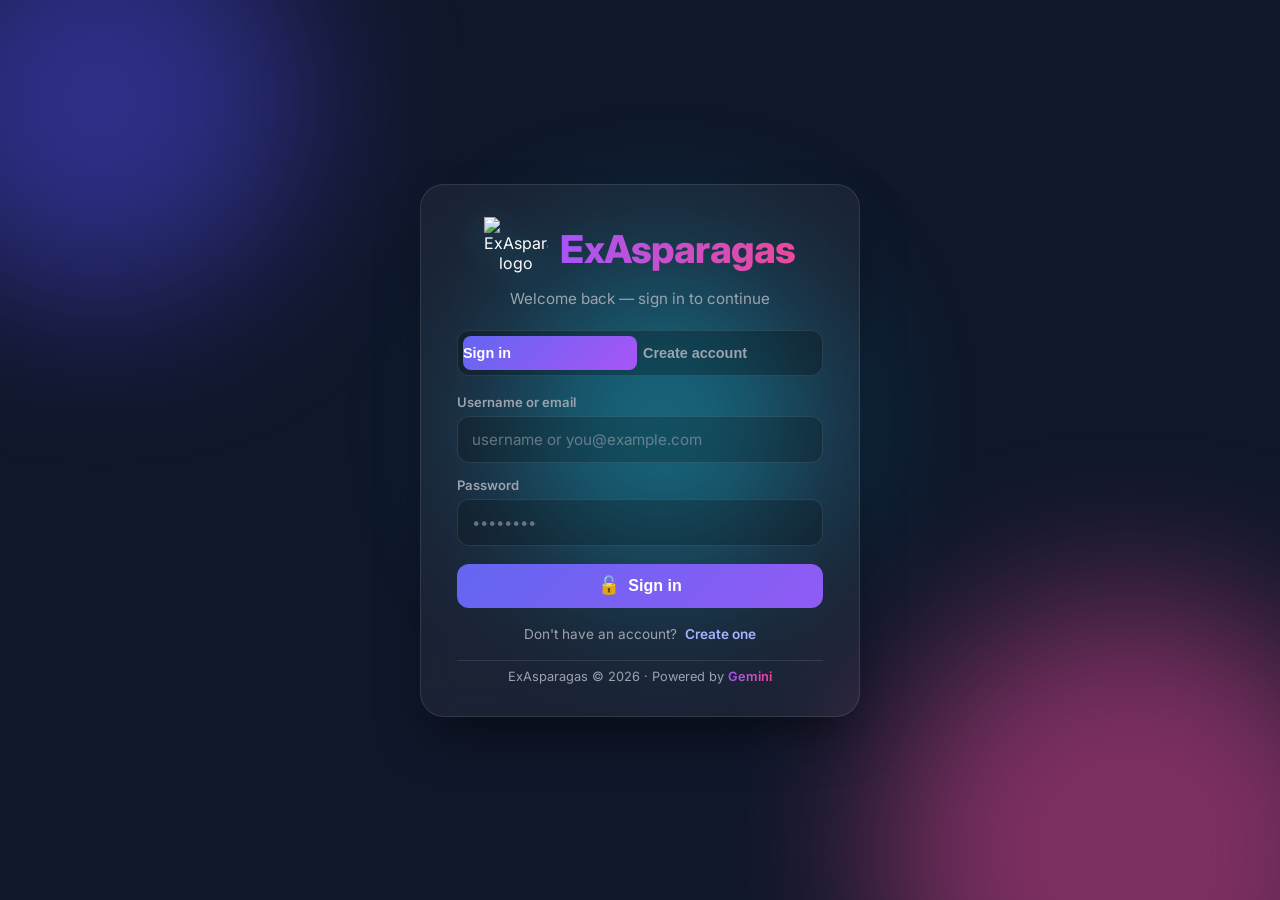
==== commit 8287c389: "Role-based system has been added, login page and enpoint added" ====
--- a/frontend/index.html
+++ b/frontend/index.html
@@ -16,6 +16,14 @@
     </div>
 
     <div class="container">
+        <div class="user-bar" id="userBar" hidden>
+            <span class="user-chip">
+                <span class="user-avatar" id="userAvatar">👤</span>
+                <span class="user-name" id="userName"></span>
+                <span class="user-role-badge" id="userRoleBadge"></span>
+            </span>
+            <button class="logout-btn" id="logoutBtn" type="button">Log out</button>
+        </div>
         <header>
             <div class="brand">
                 <svg class="brand-mark" viewBox="0 0 120 120" role="img" aria-label="ExAsparagas logo" xmlns="http://www.w3.org/2000/svg">
--- a/frontend/style.css
+++ b/frontend/style.css
@@ -544,6 +544,235 @@
     font-size: 0.9rem;
 }
 
+/* ===== Auth (login / signup) page ===== */
+.auth-container {
+    background: var(--glass-bg);
+    backdrop-filter: blur(16px);
+    -webkit-backdrop-filter: blur(16px);
+    border: 1px solid var(--glass-border);
+    border-radius: 24px;
+    padding: 32px 36px;
+    width: 90%;
+    max-width: 440px;
+    box-shadow: 0 25px 50px -12px rgba(0, 0, 0, 0.5);
+    z-index: 1;
+    display: flex;
+    flex-direction: column;
+    gap: 18px;
+}
+
+.auth-header { text-align: center; }
+.auth-header .brand { margin-bottom: 8px; }
+.auth-header .tagline { font-size: 0.95rem; font-weight: 400; color: var(--text-muted); }
+
+/* Tab switcher */
+.auth-tabs {
+    display: flex;
+    gap: 6px;
+    background: rgba(0, 0, 0, 0.25);
+    border: 1px solid var(--glass-border);
+    border-radius: 12px;
+    padding: 5px;
+}
+
+.auth-tab {
+    flex: 1;
+    background: transparent;
+    color: var(--text-muted);
+    border: none;
+    border-radius: 8px;
+    padding: 9px 0;
+    font-size: 0.9rem;
+    font-weight: 600;
+    cursor: pointer;
+    /* Neutralize the global button:hover lift/shadow so tabs stay flat in the bar */
+    transition: background 0.25s ease, color 0.25s ease;
+}
+.auth-tab:hover,
+.auth-tab:hover:not(:disabled),
+.auth-tab.active:hover {
+    transform: none;
+    box-shadow: none;
+    background-position: 0 0;
+}
+.auth-tab:hover:not(.active) { color: var(--text-main); background: rgba(255, 255, 255, 0.05); }
+.auth-tab.active {
+    background-image: linear-gradient(135deg, #6366f1, #a855f7);
+    background-size: 100% 100%;
+    color: #fff;
+}
+
+/* Form */
+.auth-form { display: flex; flex-direction: column; gap: 14px; }
+
+.field { display: flex; flex-direction: column; gap: 6px; }
+.field[hidden] { display: none; }
+
+.field label {
+    font-size: 0.82rem;
+    font-weight: 600;
+    color: var(--text-muted);
+}
+
+.field input[type="text"],
+.field input[type="email"],
+.field input[type="password"] {
+    width: 100%;
+    background: rgba(0, 0, 0, 0.2);
+    border: 1px solid var(--glass-border);
+    border-radius: 12px;
+    padding: 13px 14px;
+    color: var(--text-main);
+    font-family: inherit;
+    font-size: 0.95rem;
+    outline: none;
+    transition: border-color 0.2s ease, box-shadow 0.2s ease, background 0.2s ease;
+}
+
+.field input::placeholder { color: rgba(156, 163, 175, 0.6); }
+
+.field input:focus {
+    border-color: var(--primary-color);
+    box-shadow: 0 0 0 2px rgba(99, 102, 241, 0.2);
+    background: rgba(0, 0, 0, 0.4);
+}
+
+/* Role chooser */
+.role-options { display: flex; gap: 10px; }
+.role-option { flex: 1; cursor: pointer; }
+.role-option input { position: absolute; opacity: 0; pointer-events: none; }
+
+.role-card {
+    display: flex;
+    flex-direction: column;
+    gap: 3px;
+    height: 100%;
+    padding: 12px 12px;
+    background: rgba(0, 0, 0, 0.2);
+    border: 1px solid var(--glass-border);
+    border-radius: 12px;
+    transition: border-color 0.2s ease, background 0.2s ease, transform 0.15s ease;
+}
+.role-option:hover .role-card { transform: translateY(-2px); }
+.role-option input:checked + .role-card {
+    border-color: var(--primary-color);
+    background: rgba(99, 102, 241, 0.12);
+    box-shadow: 0 0 0 1px rgba(99, 102, 241, 0.4);
+}
+.role-emoji { font-size: 1.3rem; }
+.role-title { font-size: 0.9rem; font-weight: 600; color: var(--text-main); }
+.role-desc { font-size: 0.74rem; color: var(--text-muted); line-height: 1.35; }
+
+/* Submit button reuses the global button styles; make it full-width */
+.auth-form button[type="submit"] {
+    justify-content: center;
+    width: 100%;
+    margin-top: 4px;
+    padding: 13px 26px;
+}
+
+/* Inline message */
+.auth-message {
+    font-size: 0.85rem;
+    padding: 10px 12px;
+    border-radius: 10px;
+    line-height: 1.4;
+}
+.auth-message[hidden] { display: none; }
+.auth-message.error {
+    color: #fca5a5;
+    background: rgba(239, 68, 68, 0.12);
+    border: 1px solid rgba(239, 68, 68, 0.3);
+}
+.auth-message.success {
+    color: #6ee7b7;
+    background: rgba(16, 185, 129, 0.12);
+    border: 1px solid rgba(16, 185, 129, 0.3);
+}
+
+/* Switch link + footer */
+.auth-switch {
+    text-align: center;
+    font-size: 0.85rem;
+    color: var(--text-muted);
+}
+.auth-switch a {
+    color: #a5b4fc;
+    font-weight: 600;
+    text-decoration: none;
+    margin-left: 4px;
+}
+.auth-switch a:hover { text-decoration: underline; }
+
+.auth-footer {
+    text-align: center;
+    padding-top: 8px;
+    border-top: 1px solid var(--glass-border);
+}
+
+/* ===== Logged-in user bar (on the main app) ===== */
+.user-bar {
+    display: flex;
+    align-items: center;
+    justify-content: flex-end;
+    gap: 10px;
+    flex-shrink: 0;
+}
+.user-bar[hidden] { display: none; }
+
+.user-chip {
+    display: inline-flex;
+    align-items: center;
+    gap: 8px;
+    background: rgba(0, 0, 0, 0.25);
+    border: 1px solid var(--glass-border);
+    border-radius: 999px;
+    padding: 5px 12px 5px 6px;
+}
+.user-avatar {
+    display: inline-flex;
+    align-items: center;
+    justify-content: center;
+    width: 26px;
+    height: 26px;
+    border-radius: 50%;
+    background: linear-gradient(135deg, #6366f1, #a855f7);
+    font-size: 0.85rem;
+}
+.user-name { font-size: 0.85rem; font-weight: 600; color: var(--text-main); }
+
+.user-role-badge {
+    font-size: 0.68rem;
+    font-weight: 700;
+    text-transform: uppercase;
+    letter-spacing: 0.4px;
+    padding: 2px 8px;
+    border-radius: 999px;
+    background: rgba(99, 102, 241, 0.2);
+    color: #a5b4fc;
+}
+.user-role-badge.admin { background: rgba(239, 68, 68, 0.18); color: #fca5a5; }
+.user-role-badge.journalist { background: rgba(16, 185, 129, 0.18); color: #6ee7b7; }
+.user-role-badge.pending { background: rgba(245, 158, 11, 0.18); color: #fbbf24; }
+
+.logout-btn {
+    background: rgba(255, 255, 255, 0.06);
+    border: 1px solid var(--glass-border);
+    color: var(--text-muted);
+    border-radius: 10px;
+    padding: 7px 14px;
+    font-size: 0.82rem;
+    font-weight: 600;
+    cursor: pointer;
+    transition: background 0.2s ease, color 0.2s ease;
+}
+.logout-btn:hover {
+    background: rgba(255, 255, 255, 0.14);
+    color: var(--text-main);
+    transform: none;
+    box-shadow: none;
+}
+
 /* Zoom (expand) button on result bubbles */
 .bot-message .bubble.has-zoom { position: relative; }
 
